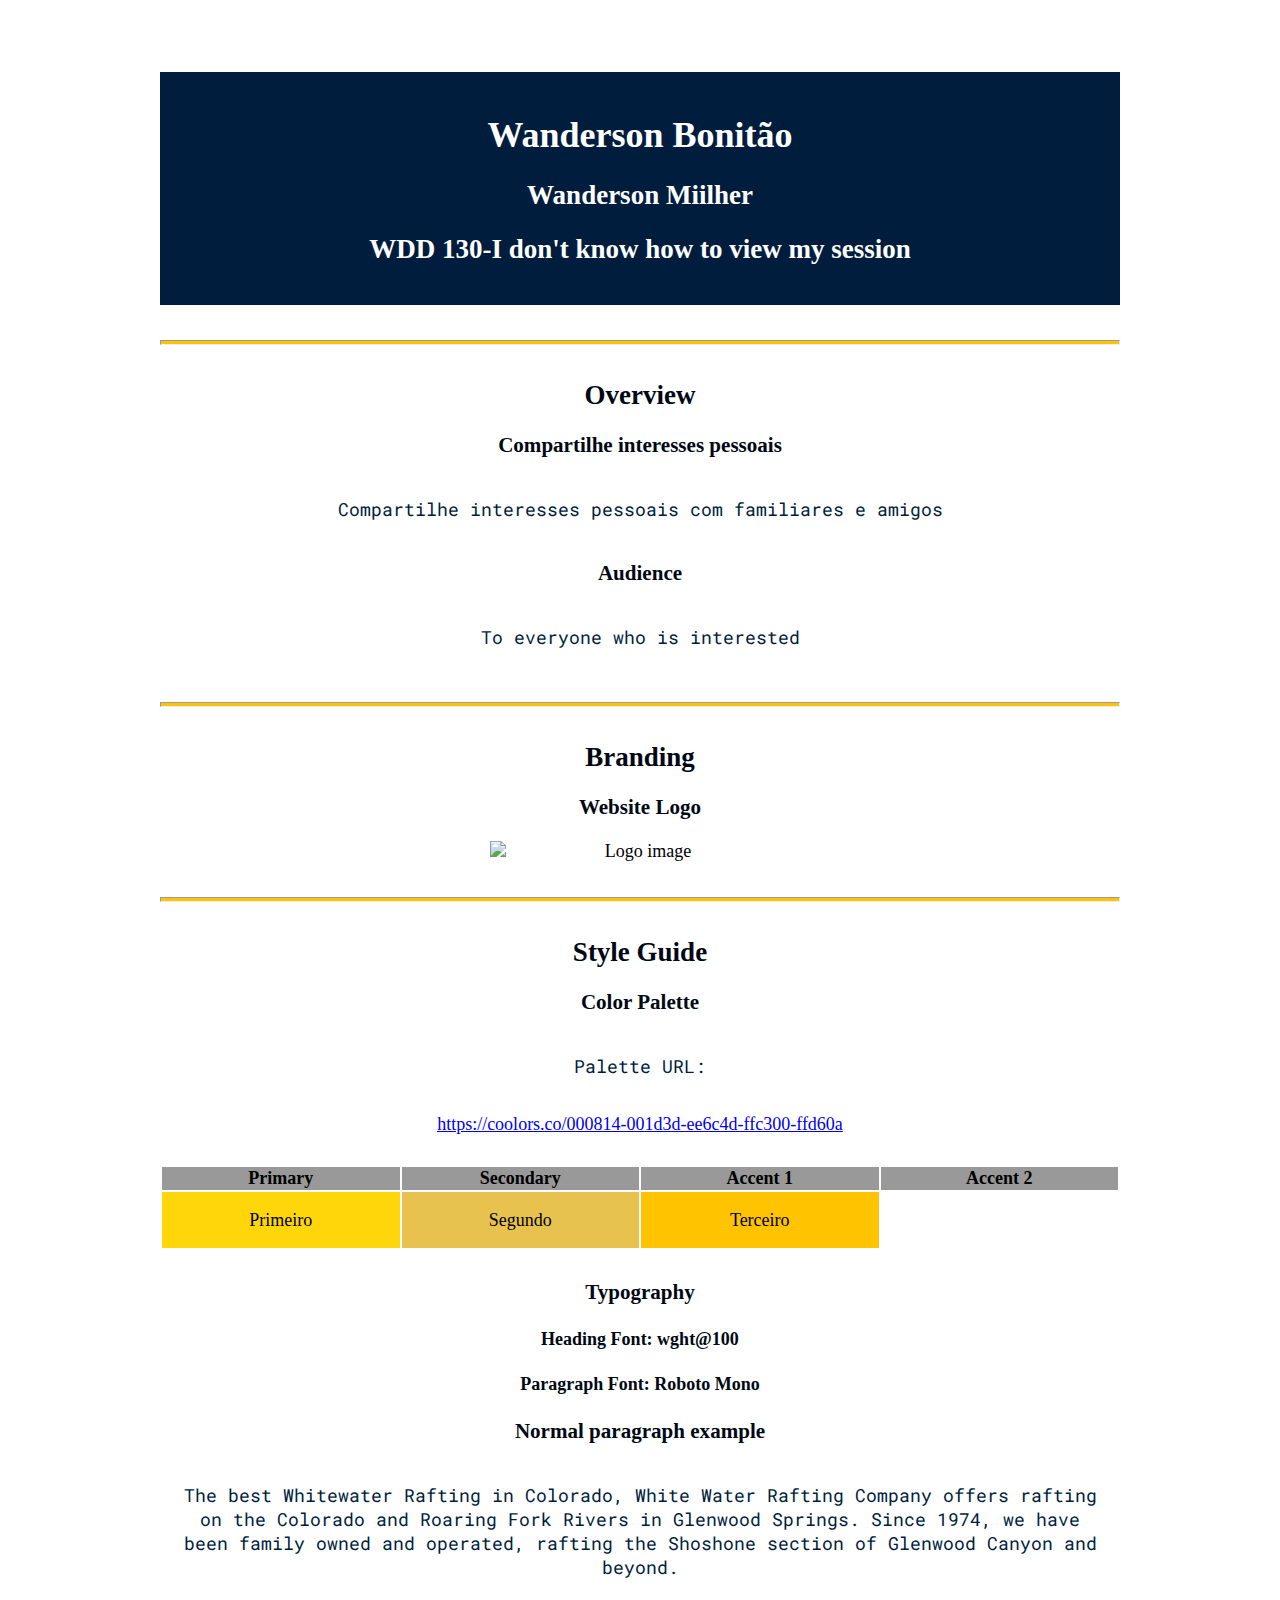
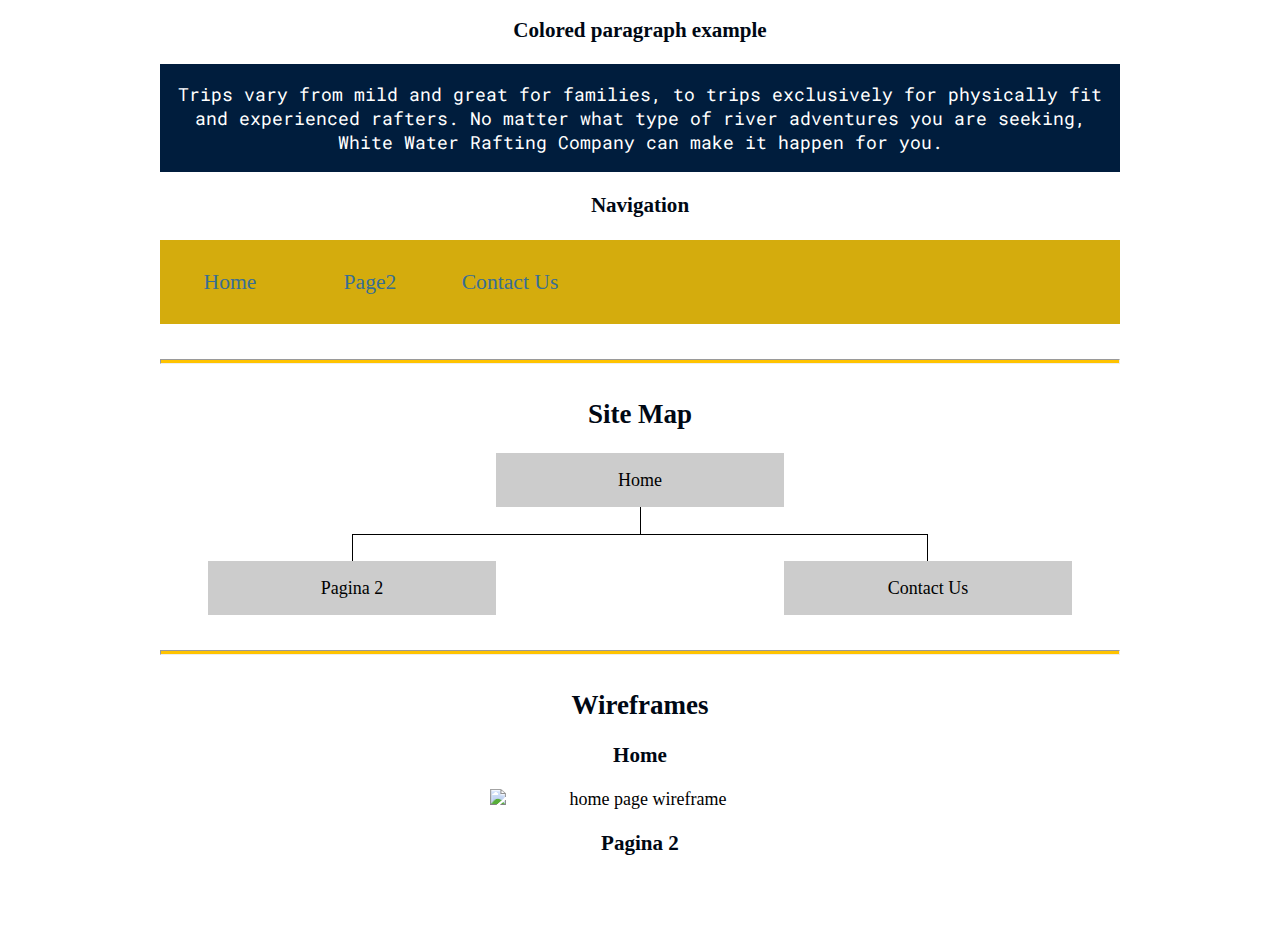
==== wwr/site-plan-rafting.html @ f2981fd8 "Import Project Site Plan" ====
<!DOCTYPE html>
<html lang="en-us">

<head>
  <meta charset="utf-8" />
  <title>Site Plan</title>
  <link type="text/css" rel="stylesheet" href="styles/site-plan-rafting.css" />
</head>

<body>
  <header>
    <h1>Wanderson Bonitão</h1>
    <h2>Wanderson Miilher</h2>
    <h2>WDD 130-I don't know how to view my session</h2>
    <!-- In the header above, add the name of your site, your name and class number. For example if you are in section 3 you would put WDD 130-03 -->
  </header>
  <main>
    <!-- ------------------------Steps 2-5------------------------------ -->
    <hr />
    <h2>Overview</h2>
    <h3>Compartilhe interesses pessoais</h3>
    <p>Compartilhe interesses pessoais com familiares e amigos</p>
    <!-- change this -->

    <h3>Audience</h3>
    <p>To everyone who is interested</p>
    <!-- change this -->

    <hr />
    <h2>Branding</h2>
    <h3>Website Logo</h3>
    <!-- Replace this with some sort of logo for your site.  A logo can be as simple as the name of your site in a nice font :) -->
    <img src="https://www.heraldrysinstitute.com/stemmi_nobiliari_miniature2022/idt/31419//Bras%C3%A3o+da+fam%C3%ADlia/M%C3%BCller.png" alt="Logo image" />
    <hr />
    <h2>Style Guide</h2>

    <!-- ------------------------Steps 6-9------------------------------ -->

    <h3>Color Palette</h3>
    <!--  The colors you choose for a website are one of the most important decisions you will make. Follow the instructions on the activity in Canvas then return and replace the color codes below with the hex color codes (the 6 digit numbers that show at the bottom of each color) for the colors you have chosen below.  You should have at least 2 colors but do not have to fill in all 4 if you do not need them.  -->

    <!-- Copy and paste the URL to your finished palette below. Replace the href value that is there with yours. Make sure to paste it into both the href value and the content text of the <a> tag -->
    <p>Palette URL:</p>
    <a href="https://coolors.co/000814-001d3d-ee6c4d-ffc300-ffd60a"
      target="_blank">https://coolors.co/000814-001d3d-ee6c4d-ffc300-ffd60a</a>

    <table class="colors">
      <tr>
        <th>Primary</th>
        <th>Secondary</th>
        <th>Accent 1</th>
        <th>Accent 2</th>
      </tr>
      <!-- Replace the numbers in the boxes below with your hex color codes. Then switch to the site-plan.css file and change your colors there as well. -->
      <tr>
        <td class="primary">Primeiro</td>
        <td class="secondary">Segundo</td>
        <td class="accent1">Terceiro</td>
        <td class="accent2"></td>
      </tr>
    </table>

    <!-- ------------------------Steps 10-12------------------------------ -->

    <h3>Typography</h3>
    <!-- Choose a font for your paragraphs (body copy) and headlines. What font(s) have you chosen? Think also about which of your colors above you might use for background and font colors. -->

    <h4>
      Heading Font: wght@100
      <!-- change this -->
    </h4>
    <h4>
      Paragraph Font: Roboto Mono
      <!-- change this -->
    </h4>
    <h3>Normal paragraph example</h3>
    <p>
      The best Whitewater Rafting in Colorado, White Water Rafting Company
      offers rafting on the Colorado and Roaring Fork Rivers in Glenwood
      Springs. Since 1974, we have been family owned and operated, rafting the
      Shoshone section of Glenwood Canyon and beyond.
    </p>
    <h3>Colored paragraph example</h3>
    <p class="colored">
      Trips vary from mild and great for families, to trips exclusively for
      physically fit and experienced rafters. No matter what type of river
      adventures you are seeking, White Water Rafting Company can make it
      happen for you.
    </p>

    <!-- ------------------------Step 13------------------------------ -->

    <h3>Navigation</h3>
    <!-- Think about how you want your navigation bar to look. In the site-plan.css file change the colors to your colors to get the look you desire. -->
    <nav>
      <a href="#">Home</a>
      <a href="#">Page2</a>
      <a href="#">Contact Us</a>
    </nav>
    <hr />
    <h2>Site Map</h2>
    <div class="sitemap">
      <div class="sm-home">Home</div>
      <div class="sm-page2">
        Pagina 2
        <!-- this page will have a name later -->
      </div>
      <div class="sm-page3">Contact Us</div>

      <div class="top">&nbsp;</div>
      <div class="left">&nbsp;</div>
      <div class="right">&nbsp;</div>
    </div>
    <hr />
    <h2>Wireframes</h2>
    <!-- Create an additional wireframe for your site. List it here below the Home page wireframe. -->

    <h3>Home</h3>

    <img src="https://byui-wdd.github.io/wdd130/rafting_images/wireframe_home.png" alt="home page wireframe" />

    <h3>Pagina 2</h3>

    <!-- <img src="#" alt="page 2 wireframe"> -->
  </main>
</body>

</html>
---- wwr/styles/site-plan-rafting.css ----
/* if you are using any Google fonts change the font names below to your fonts. 
Any spaces in your font name should be replaced with a +. 
Fonts are separated by a & */
@import url('https://fonts.googleapis.com/css2?family=Roboto+Mono:wght@100&display=swap');

:root {
  /* change the values below to your colors from your palette */
  --primary-color: #ffd60a   ;
  --secondary-color: #E7C24F ;
  --accent1-color: #ffc300;
  --accent2-color: white;

  /* change the values below to your chosen font(s) */
  --heading-font: "wght@100";
  --paragraph-font: 'Roboto Mono', Helvetica, sans-serif;

  /* these colors below should be chosen from among your palette colors above */
  --headline-color-on-white: #000814;  /* headlines on a white background */ 
  --headline-color-on-color: white; /* headlines on a colored background */ 
  --paragraph-color-on-white: #001d3d; /* paragraph text on a white background */ 
  --paragraph-color-on-color: white; /* paragraph text on a colored background */ 
  --paragraph-background-color: #001d3d  ;
  --nav-link-color: #396E94;
  --nav-background-color: #D4AC0D;
  --nav-hover-link-color: white;
  --nav-hover-background-color: #396E94;
}


/*  Look around below...but DON'T CHANGE ANYTHING! */

body {
  max-width: 960px;
  margin: 0 auto;
  padding: 4em;
  font-size: 18px;
  text-align: center;
}
img {
  display: block;
  margin: 0 auto;
  max-width: 300px;
}
h1, h2, h3, h4, h5, h6 {
  font-family: var(--heading-font);
  color: var(--headline-color-on-white);
}
h2 {
  text-align: center;
}
hr {
  height: 3px;
  margin: 35px 0;
  background: var(--accent1-color);
}
header {
  padding: 1em;
  text-align: center;
  color: var(--headline-color-on-color);
  background-color: var(--paragraph-background-color);
}
header > h1, header > h2 {
  color: var(--headline-color-on-color);
}
p {
  font-family: var(--paragraph-font);
  color: var(--paragraph-color-on-white);
  padding: 1em;
}
.colors {
  width: 100%;
  min-width: 350px;
  margin: 30px auto;
  text-align: center;
}
.colors th {
  background-color: #999;
}
.colors td{
  width: 25%;
  height: 3em;
}
.primary {
  background-color: var(--primary-color);
}
.secondary {
  background-color: var(--secondary-color);
}
.accent1 {
  background-color: var(--accent1-color);
}
.accent2{
  background-color: var(--accent2-color);
}
p.colored {
  background-color: var(--paragraph-background-color);
  color: var(--paragraph-color-on-color);
}
nav {
  background-color: var(--nav-background-color);
  line-height: 3em;
  text-align: center;
  font-size: 1.2em;
}
nav  {
  list-style-type: none;
  display: flex;
}
nav a {
  padding:1em;
  min-width: 120px;
  text-decoration: none;
  padding: 10px;
}
nav a:link, nav a:visited {
  color: var(--nav-link-color);
}
nav a:hover {
  color: var(--nav-hover-link-color);
  background-color: var(--nav-hover-background-color);
}
.sitemap {
  display: grid;
  justify-content: center;

  grid-template-columns: repeat(6, 15%);
  grid-template-rows: 3em 1.5em 1.5em 3em;
  grid-template-areas: ". . home home . ."
    ". . . top . ."
    ". left left right right ."
    "page2 page2 . . page3 page3";
}
.sitemap > div {
  text-align: center;
}
.sm-home {
  grid-area: home;
  background-color: #ccc;
  line-height: 3em;
}
.sm-page2 {
  grid-area: page2;
  background-color: #ccc;
  line-height: 3em;
}
.sm-page3 {
  grid-area: page3;
  background-color: #ccc;
  line-height: 3em;
}
.top {
  grid-area: top;
  border-left: 1px solid;
}
.left {
  grid-area: left;
  border-top: 1px solid;
  border-left: 1px solid;
}
.right {
  grid-area: right;
  border-top: 1px solid;
  border-right: 1px solid;
}
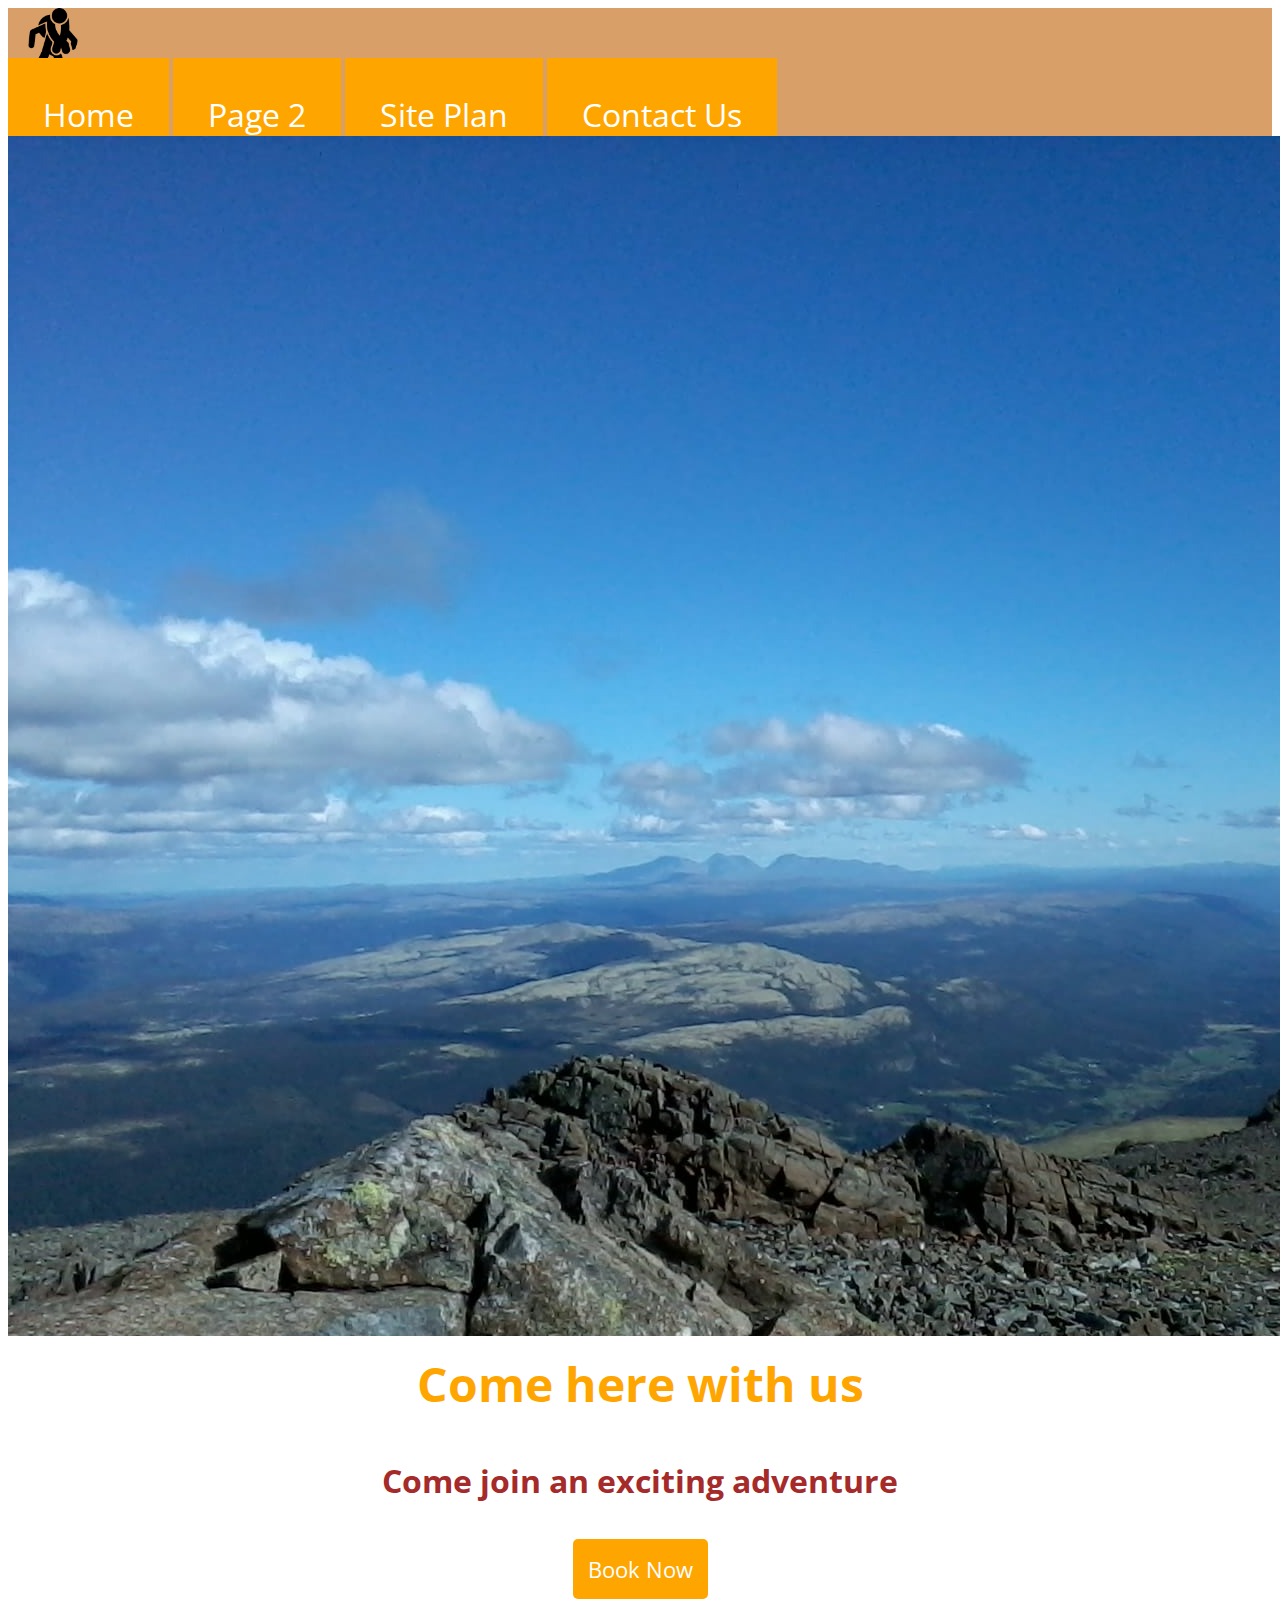
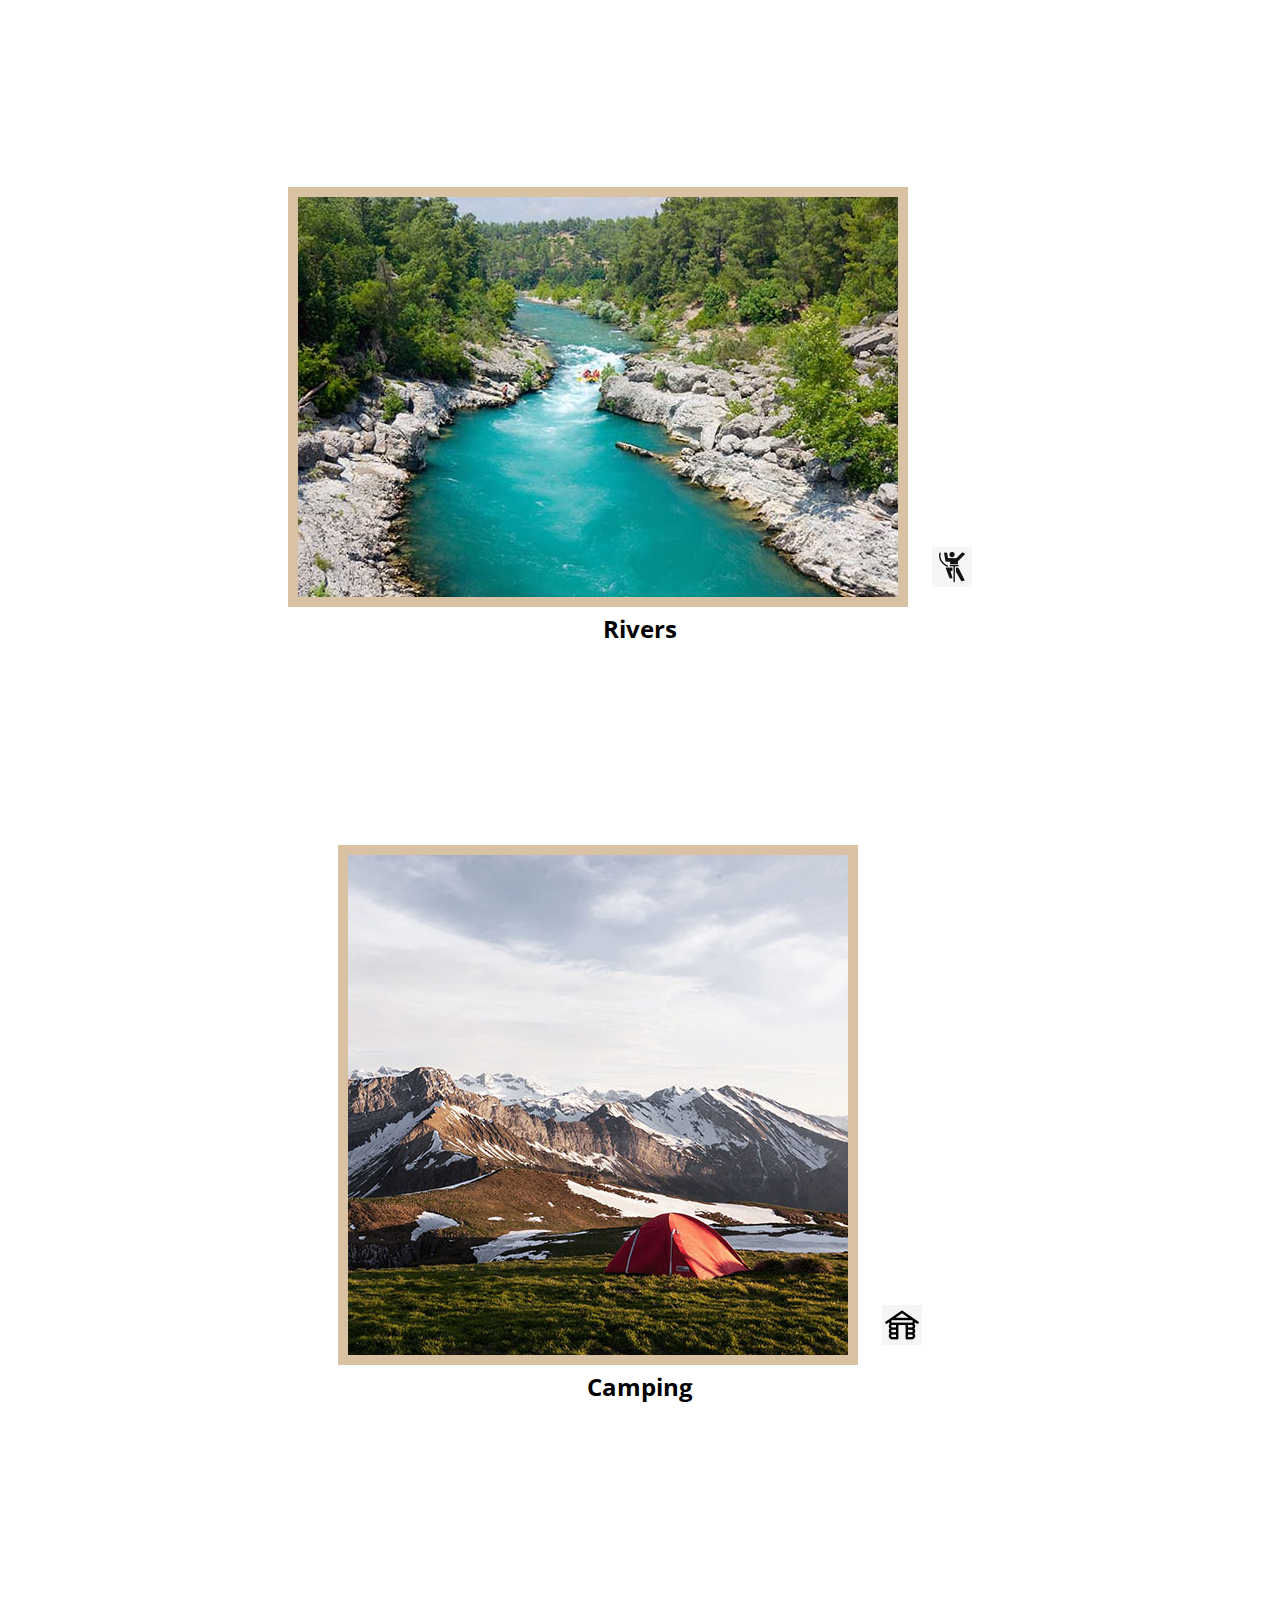
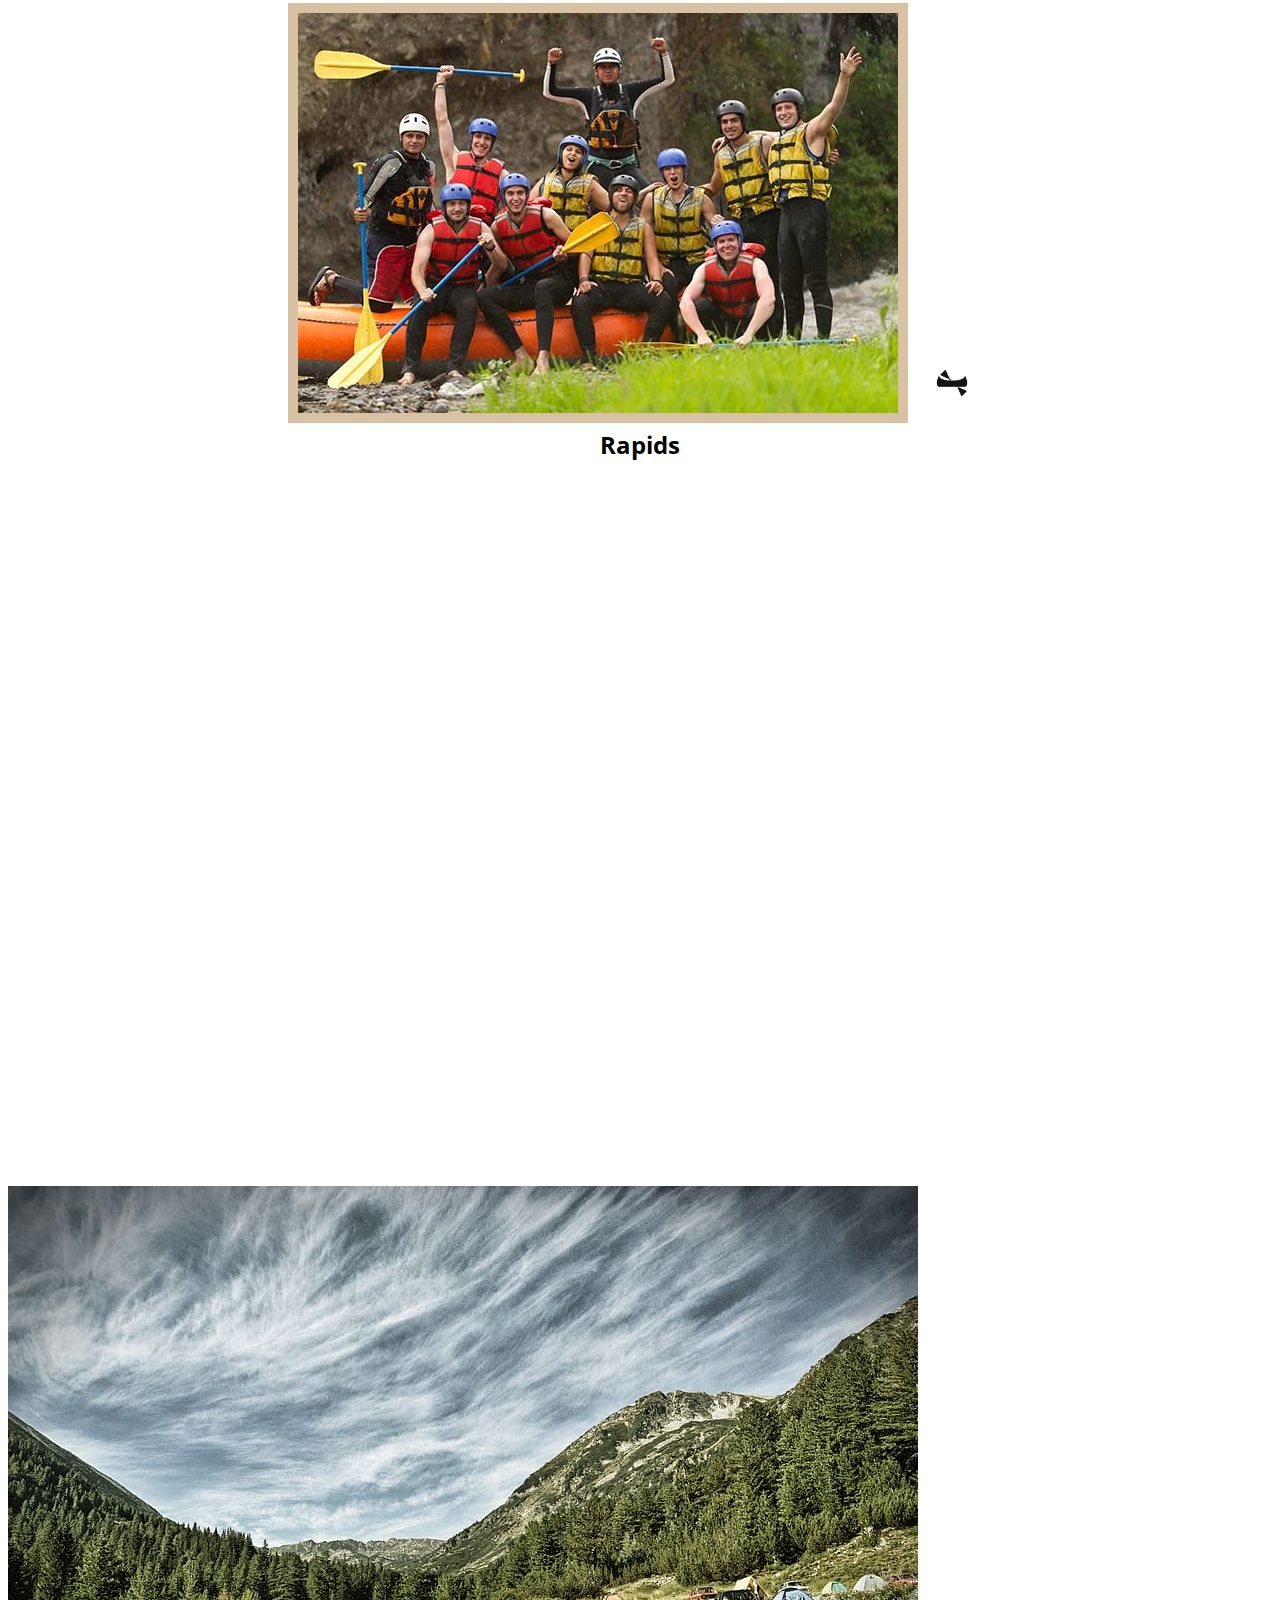
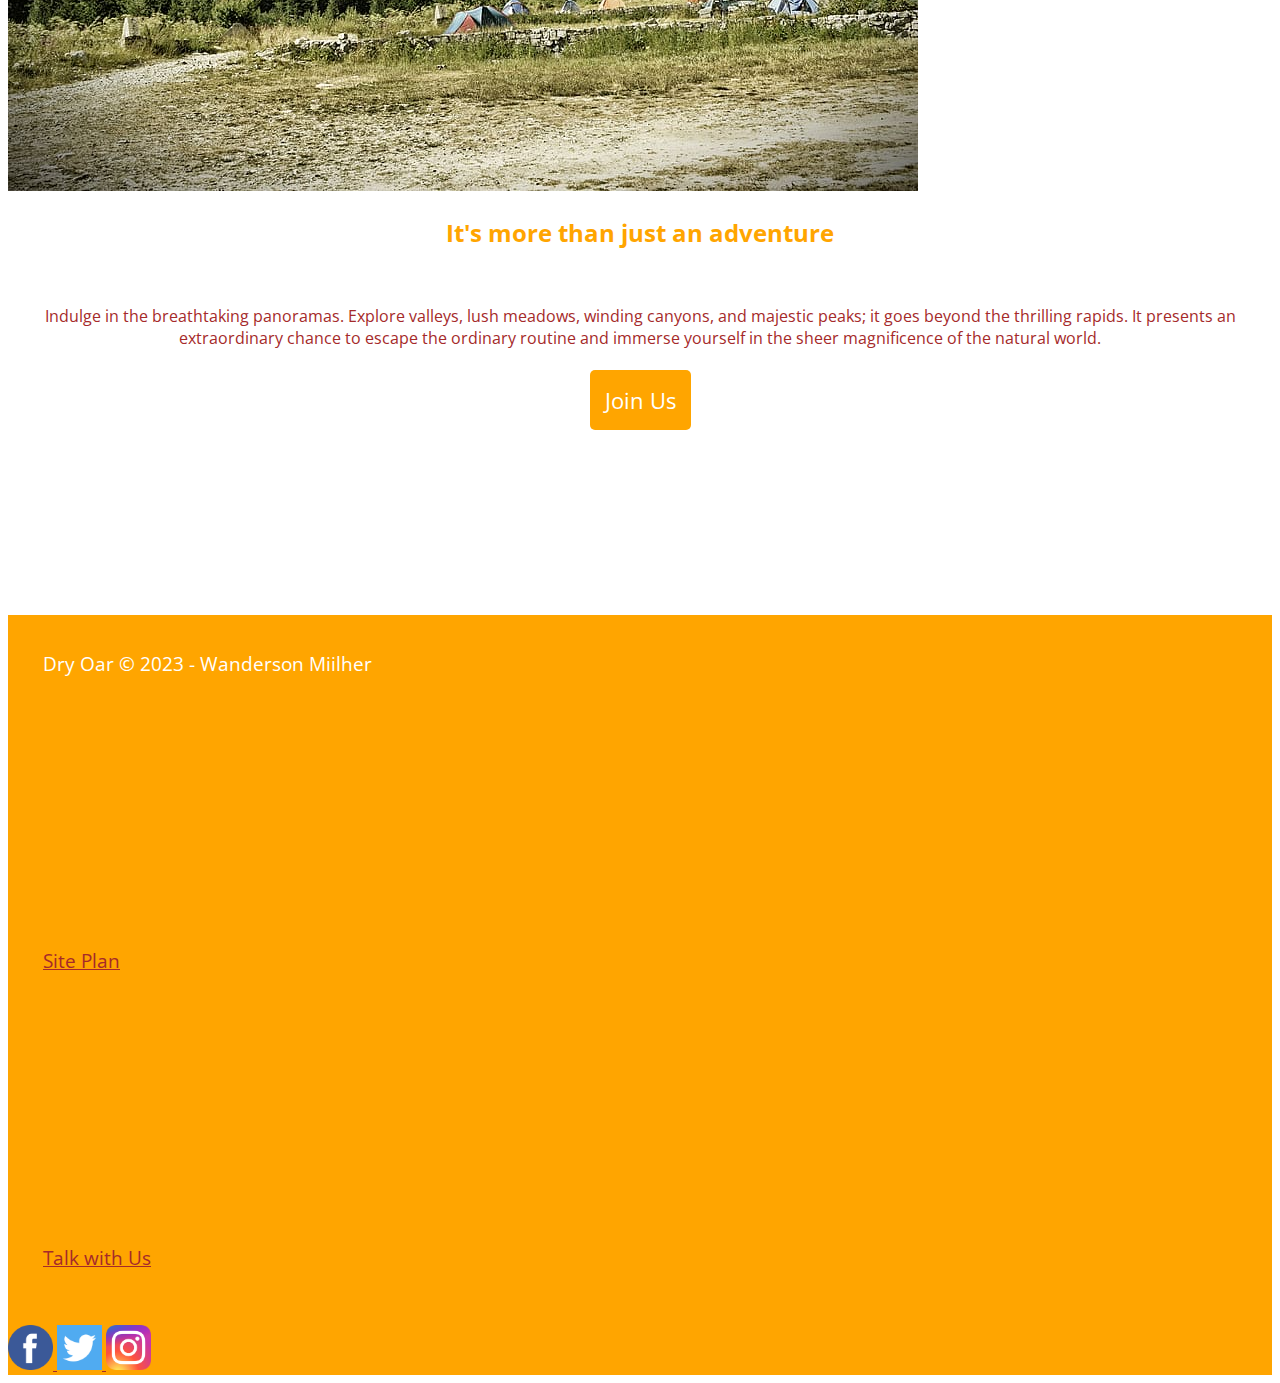
==== commit 6be5b243: "Week 5" ====
--- a/wwr/site-plan-rafting.html
+++ b/wwr/site-plan-rafting.html
@@ -1,129 +1,78 @@
-
 <!DOCTYPE html>
-<html lang="en-us">
-
+<html lang="en">
 <head>
-  <meta charset="utf-8" />
-  <title>Site Plan</title>
-  <link type="text/css" rel="stylesheet" href="styles/site-plan-rafting.css" />
+    <link href="https://fonts.googleapis.com/css?family=Open+Sans" rel="stylesheet">
+    <meta charset="UTF-8">
+    <meta http-equiv="X-UA-Compatible" content="IE=edge">
+    <meta name="viewport" content="width=device-width, initial-scale=1.0">
+    <title>Rafting Vacations</title>
+    <link rel="stylesheet" href="styles/style.css">
 </head>
-
 <body>
-  <header>
-    <h1>Wanderson Bonitão</h1>
-    <h2>Wanderson Miilher</h2>
-    <h2>WDD 130-I don't know how to view my session</h2>
-    <!-- In the header above, add the name of your site, your name and class number. For example if you are in section 3 you would put WDD 130-03 -->
-  </header>
-  <main>
-    <!-- ------------------------Steps 2-5------------------------------ -->
-    <hr />
-    <h2>Overview</h2>
-    <h3>Compartilhe interesses pessoais</h3>
-    <p>Compartilhe interesses pessoais com familiares e amigos</p>
-    <!-- change this -->
-
-    <h3>Audience</h3>
-    <p>To everyone who is interested</p>
-    <!-- change this -->
-
-    <hr />
-    <h2>Branding</h2>
-    <h3>Website Logo</h3>
-    <!-- Replace this with some sort of logo for your site.  A logo can be as simple as the name of your site in a nice font :) -->
-    <img src="https://www.heraldrysinstitute.com/stemmi_nobiliari_miniature2022/idt/31419//Bras%C3%A3o+da+fam%C3%ADlia/M%C3%BCller.png" alt="Logo image" />
-    <hr />
-    <h2>Style Guide</h2>
-
-    <!-- ------------------------Steps 6-9------------------------------ -->
-
-    <h3>Color Palette</h3>
-    <!--  The colors you choose for a website are one of the most important decisions you will make. Follow the instructions on the activity in Canvas then return and replace the color codes below with the hex color codes (the 6 digit numbers that show at the bottom of each color) for the colors you have chosen below.  You should have at least 2 colors but do not have to fill in all 4 if you do not need them.  -->
-
-    <!-- Copy and paste the URL to your finished palette below. Replace the href value that is there with yours. Make sure to paste it into both the href value and the content text of the <a> tag -->
-    <p>Palette URL:</p>
-    <a href="https://coolors.co/000814-001d3d-ee6c4d-ffc300-ffd60a"
-      target="_blank">https://coolors.co/000814-001d3d-ee6c4d-ffc300-ffd60a</a>
-
-    <table class="colors">
-      <tr>
-        <th>Primary</th>
-        <th>Secondary</th>
-        <th>Accent 1</th>
-        <th>Accent 2</th>
-      </tr>
-      <!-- Replace the numbers in the boxes below with your hex color codes. Then switch to the site-plan.css file and change your colors there as well. -->
-      <tr>
-        <td class="primary">Primeiro</td>
-        <td class="secondary">Segundo</td>
-        <td class="accent1">Terceiro</td>
-        <td class="accent2"></td>
-      </tr>
-    </table>
-
-    <!-- ------------------------Steps 10-12------------------------------ -->
-
-    <h3>Typography</h3>
-    <!-- Choose a font for your paragraphs (body copy) and headlines. What font(s) have you chosen? Think also about which of your colors above you might use for background and font colors. -->
-
-    <h4>
-      Heading Font: wght@100
-      <!-- change this -->
-    </h4>
-    <h4>
-      Paragraph Font: Roboto Mono
-      <!-- change this -->
-    </h4>
-    <h3>Normal paragraph example</h3>
-    <p>
-      The best Whitewater Rafting in Colorado, White Water Rafting Company
-      offers rafting on the Colorado and Roaring Fork Rivers in Glenwood
-      Springs. Since 1974, we have been family owned and operated, rafting the
-      Shoshone section of Glenwood Canyon and beyond.
-    </p>
-    <h3>Colored paragraph example</h3>
-    <p class="colored">
-      Trips vary from mild and great for families, to trips exclusively for
-      physically fit and experienced rafters. No matter what type of river
-      adventures you are seeking, White Water Rafting Company can make it
-      happen for you.
-    </p>
-
-    <!-- ------------------------Step 13------------------------------ -->
-
-    <h3>Navigation</h3>
-    <!-- Think about how you want your navigation bar to look. In the site-plan.css file change the colors to your colors to get the look you desire. -->
-    <nav>
-      <a href="#">Home</a>
-      <a href="#">Page2</a>
-      <a href="#">Contact Us</a>
-    </nav>
-    <hr />
-    <h2>Site Map</h2>
-    <div class="sitemap">
-      <div class="sm-home">Home</div>
-      <div class="sm-page2">
-        Pagina 2
-        <!-- this page will have a name later -->
-      </div>
-      <div class="sm-page3">Contact Us</div>
-
-      <div class="top">&nbsp;</div>
-      <div class="left">&nbsp;</div>
-      <div class="right">&nbsp;</div>
+    <div id="content">   
+        <header>
+            <a id="logo_link" href="index.html">
+                <img class="logo" src="images/avent.png" alt="Dry Oar Logo">
+            </a>
+            <nav>
+                <a href="index.html">Home</a>
+                <a href="#">Page 2</a>
+                <a href="site-plan-rafting.html">Site Plan</a>
+                <a href="contactus.html">Contact Us</a>
+            </nav>
+        </header>
+        <div id="hero">
+            <div id="hero-box">
+                <img src="images/herohero.jpg" alt="People enjoying white water rafting"> 
+            </div>
+            <section id="hero-msg">
+                <h1 class="home-title">Come here with us</h1>
+                <h4>Come join an exciting adventure </h4>
+                <div class='button-box'>
+                    <a class='book' href="contactus.html">Book Now</a>
+                </div>
+            </section>
+        </div>
+        <main class="home-grid">
+            <section class="rivers-card">
+                <img class="card-img" src="images/rafting58.jpg" alt="river in forest">
+                <img class="icon" src="images/adventure.jpg" alt="river icon">
+                <h2>Rivers</h2>
+            </section>
+            <section class="camping-card">
+                <img class="card-img" src="images/camping.jpg" alt="tent in mountains">
+                <img class="icon" src="images/desoboats.jpg" alt="fire icon">
+                <h2>Camping</h2>
+            </section>
+            <section class="rapids-card">
+                <img class="card-img" src="images/rafting59.jpg" alt="rafting boat">
+                <img class="icon" src="images/desokayak.jpg" alt="oars icon">
+                <h2>Rapids</h2>
+            </section>
+            <div id="background"></div>
+            <img class="mountains" src="images/paisage.jpg" alt="Misty mountains">
+            <section class="msg">
+                <h2>It's more than just an adventure</h2>
+                <p>Indulge in the breathtaking panoramas. Explore valleys, lush meadows, winding canyons, and majestic peaks; it goes beyond the thrilling rapids. It presents an extraordinary chance to escape the ordinary routine and immerse yourself in the sheer magnificence of the natural world. </p>
+                <a class='join' href="rivers.html">Join Us</a>
+            </section>
+        </main>
+        <footer>
+            <p>Dry Oar &copy; 2023 - Wanderson Miilher</p>
+            <p><a href="site-plan-rafting.html">Site Plan</a></p>
+            <p><a href="contactus.html">Talk with Us</a></p>
+            <div class="social">
+                <a href="https://facebook.com" target="_blank">
+                    <img src="images/facebook.png" alt="fb icon" width="45px">
+                </a>
+                <a href="https://twitter.com" target="_blank">
+                    <img src="images/twitter.png" alt="twitter icon" width="45px">
+                </a>
+                <a href="https://instagram.com" target="_blank">
+                    <img src="images/instagram.png" alt="instagram icon" width="45px">
+                </a>
+            </div>
+        </footer>
     </div>
-    <hr />
-    <h2>Wireframes</h2>
-    <!-- Create an additional wireframe for your site. List it here below the Home page wireframe. -->
-
-    <h3>Home</h3>
-
-    <img src="https://byui-wdd.github.io/wdd130/rafting_images/wireframe_home.png" alt="home page wireframe" />
-
-    <h3>Pagina 2</h3>
-
-    <!-- <img src="#" alt="page 2 wireframe"> -->
-  </main>
 </body>
-
 </html>--- a/wwr/styles/style.css
+++ b/wwr/styles/style.css
@@ -0,0 +1,169 @@
+#content {
+    max-width: 1600px; /* Defina o valor de max-width desejado, neste caso, 1600px */
+    margin: 0 auto; /* Centralize o contêiner horizontalmente */
+    padding: 0px; /* Adicione espaçamento interno opcional */
+}
+
+#logo_link {
+    padding: 5px;
+}
+
+.book, .join {
+    background-color: #d9c2a3;
+    color: black;
+    text-decoration: none;
+    font-size: 22px;
+    padding: 15px;
+    margin-top: 50px;
+    border-radius: 5px;
+}
+
+/* Estilo para os links de navegação */
+nav a {
+    background-color: orange; /* Cor de fundo laranja */
+    color: white; /* Cor do texto branca */
+    text-align: center;
+    text-decoration: none;
+    padding: 35px;
+    font-size: 2em
+}
+
+/* Aplicar text-align: center; ao texto dentro dos elementos h1 e h4 em #hero-msg */
+#hero-msg h1,
+#hero-msg h4 {
+    text-align: center;
+}
+
+#hero-msg h1 {
+    font-size: 3em
+}
+
+#hero-msg h4 {
+    font-size: 2em
+}
+
+.rivers-card, .camping-card, .rapids-card {
+    margin-top: 200px;
+}
+
+.card-img {
+    border: 10px solid #d9c2a3
+}
+
+/* Aplicar text-align: center; aos elementos com a classe .button-box */
+.button-box {
+    text-align: center;
+}
+
+.button-box {
+    font-size: 2em
+}
+
+/* Aplicar text-align: center; aos elementos dentro das seções em main */
+main section {
+    text-align: center;
+}
+
+main section img {
+    box-sizing: border-box;
+}
+
+/* Definir a altura do elemento com o ID "background" como 725px */
+#background {
+    height: 725px;
+}
+
+/* Definir a cor de fundo do corpo da página */
+body {
+    background-color: #ffffff; 
+    font-family: 'Open Sans', sans-serif, Arial;
+}
+
+/* Definir a cor de fundo do cabeçalho com uma transparência de 70% */
+header {
+    background-color: rgba(200, 120, 40, 0.7);
+}
+
+/* Estilo para elementos com a classe .home-title */
+.home-title {
+    color: orange; /* Cor do texto laranja */
+    margin: 10px
+}
+
+h2 {
+    margin: 0;
+}
+
+/* Estilo para elementos <h4> */
+h4 {
+    color: brown; /* Cor do texto marrom */
+}
+
+/* Estilo para elementos com a classe .book ou .join */
+.book, .join {
+    background-color: orange; /* Cor de fundo laranja */
+    color: white; /* Cor do texto branca */
+}
+
+/* Estilo para elementos .book ou .join quando passam o mouse sobre eles */
+.book:hover, .join:hover {
+    background-color: brown; /* Cor de fundo marrom quando passar o mouse */
+    color: white; /* Cor do texto branca quando passar o mouse */
+}
+
+/* Estilo para o elemento <h2> dentro de .msg */
+.msg h2 {
+    color: orange; /* Cor do texto laranja */
+    padding: 20px;
+}
+
+/* Estilo para o elemento <p> dentro de .msg */
+.msg p {
+    color: brown; /* Cor do texto marrom */
+    padding: 20px;
+}
+
+/* Estilo para o elemento <footer> */
+footer {
+    background-color: orange; /* Cor de fundo laranja */
+    color: white; /* Cor do texto branca */
+}
+
+/* Estilo para links dentro de <footer> */
+footer a {
+    color: brown; /* Cor do texto marrom */
+}
+
+/* Estilo para links dentro de <footer> quando passam o mouse sobre eles */
+footer a:hover {
+    color: white; /* Cor do texto branca quando passar o mouse */
+}
+
+/* Estilo para o logotipo */
+.logo {
+    width: 80px; /* Largura do logotipo */
+}
+
+/* Estilo para os ícones dos cartões */
+.icon {
+    width: 80px; /* Largura dos ícones dos cartões */
+    padding: 20px;
+}
+
+/* Estilo para a imagem do herói */
+#hero-img {
+    width: 100%; /* Largura da imagem do herói */
+}
+
+/* Estilo para os parágrafos dentro do elemento footer */
+footer p {
+    font-size: 1.2em; /* Tamanho da fonte de 1.2em (equivale a 120% do tamanho padrão) */
+    padding: 35px;
+    margin-top: 200px;
+}
+
+/* Estilo para links dentro de <footer> quando passam o mouse sobre eles */
+footer p a:hover {
+    text-decoration: underline; /* Adiciona um sublinhado ao passar o mouse sobre os links */
+    padding: 20px;
+}
